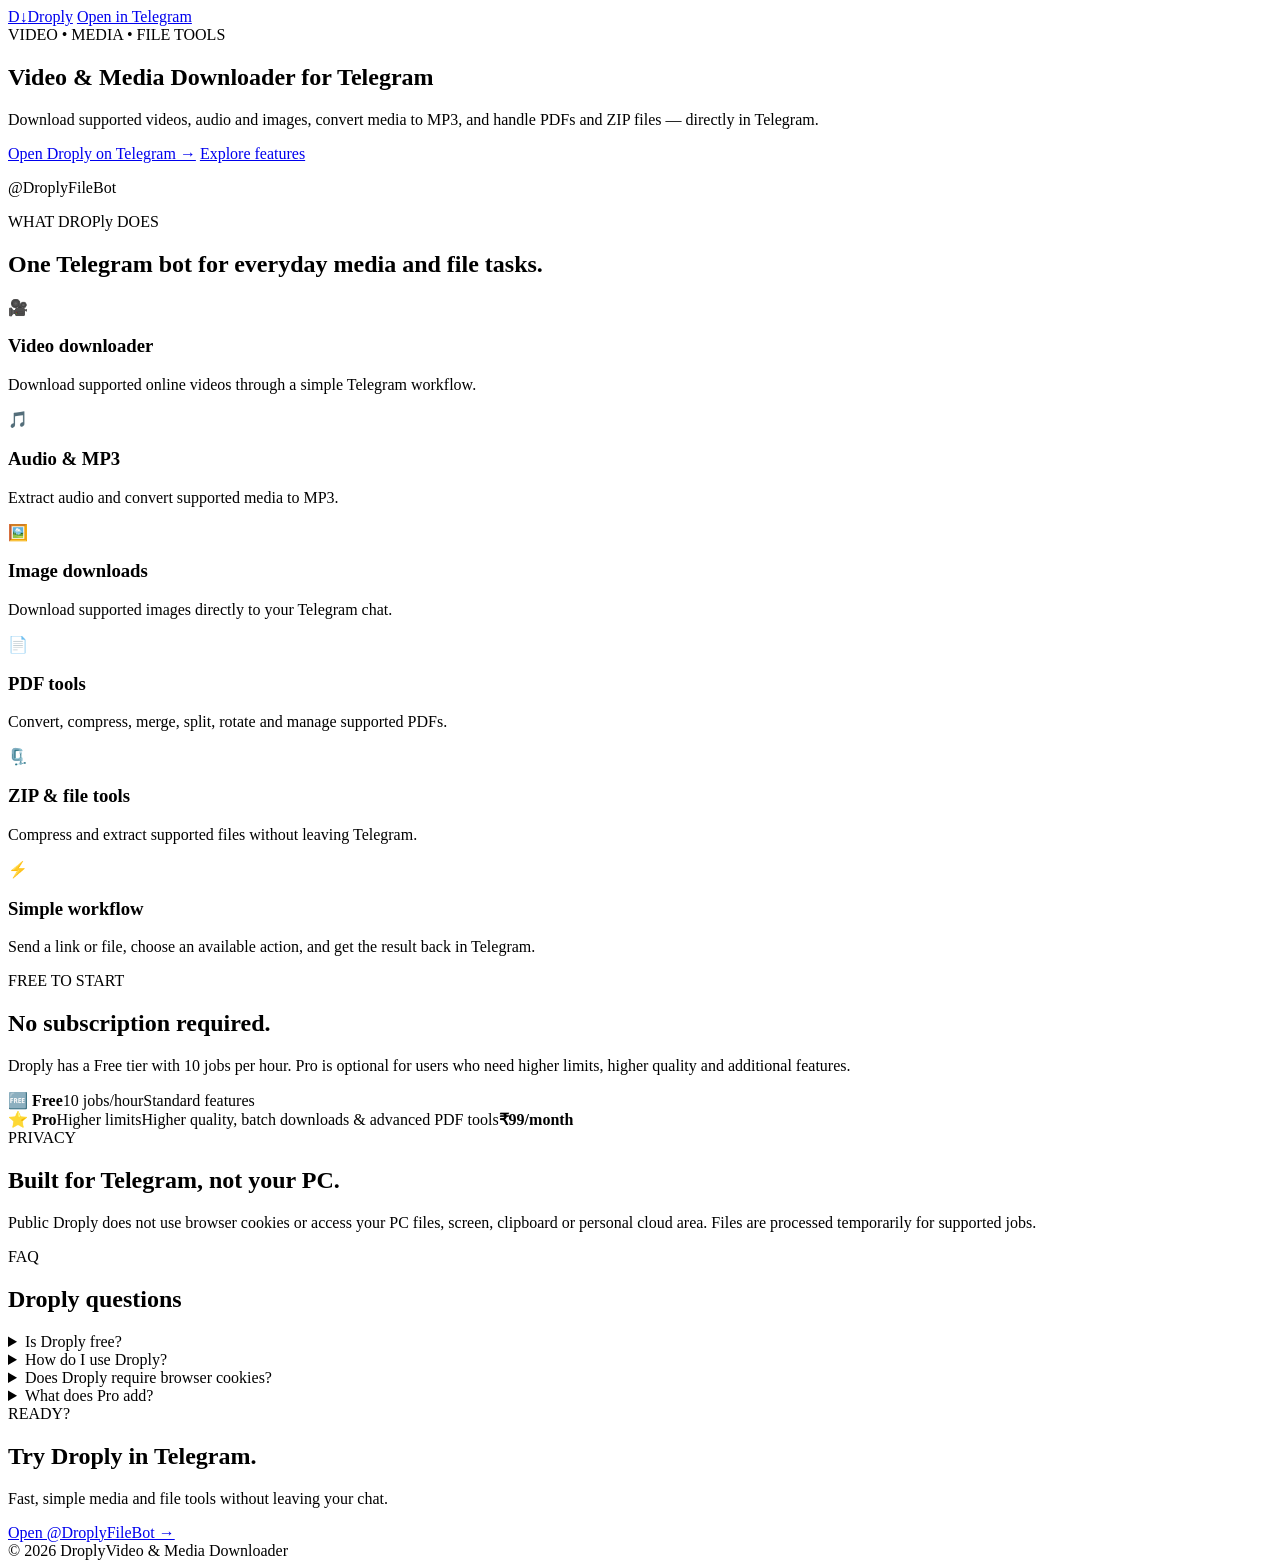
==== index.html @ 0aeaef08 "Create Droply SEO site: index.html" ====
<!doctype html>
<html lang="en">
<head>
  <meta charset="utf-8">
  <meta name="viewport" content="width=device-width, initial-scale=1">
  <title>Droply — Video & Media Downloader for Telegram</title>
  <meta name="description" content="Droply is a fast Telegram video and media downloader. Download supported videos, audio and images, convert media to MP3, and use PDF and ZIP tools directly in Telegram.">
  <meta name="robots" content="index, follow">
  <link rel="canonical" href="https://almondthrone.github.io/droply/">
  <meta property="og:type" content="website">
  <meta property="og:title" content="Droply — Video & Media Downloader">
  <meta property="og:description" content="Download videos, audio and images and use file tools directly through Telegram.">
  <meta property="og:url" content="https://almondthrone.github.io/droply/">
  <meta name="twitter:card" content="summary">
  <link rel="stylesheet" href="styles.css">
</head>
<body>
<header class="nav">
  <a class="brand" href="./"><span class="logo">D↓</span><span>Droply</span></a>
  <a class="nav-link" href="https://t.me/DroplyFileBot">Open in Telegram</a>
</header>

<main>
<section class="hero">
  <div class="eyebrow">VIDEO • MEDIA • FILE TOOLS</div>
  <h1>Video & Media Downloader for Telegram</h1>
  <p class="hero-copy">Download supported videos, audio and images, convert media to MP3, and handle PDFs and ZIP files — directly in Telegram.</p>
  <div class="actions">
    <a class="button primary" href="https://t.me/DroplyFileBot">Open Droply on Telegram →</a>
    <a class="button secondary" href="#features">Explore features</a>
  </div>
  <p class="handle">@DroplyFileBot</p>
</section>

<section id="features" class="section">
  <div class="section-head"><span>WHAT DROPly DOES</span><h2>One Telegram bot for everyday media and file tasks.</h2></div>
  <div class="grid">
    <article><span class="icon">🎥</span><h3>Video downloader</h3><p>Download supported online videos through a simple Telegram workflow.</p></article>
    <article><span class="icon">🎵</span><h3>Audio & MP3</h3><p>Extract audio and convert supported media to MP3.</p></article>
    <article><span class="icon">🖼️</span><h3>Image downloads</h3><p>Download supported images directly to your Telegram chat.</p></article>
    <article><span class="icon">📄</span><h3>PDF tools</h3><p>Convert, compress, merge, split, rotate and manage supported PDFs.</p></article>
    <article><span class="icon">🗜️</span><h3>ZIP & file tools</h3><p>Compress and extract supported files without leaving Telegram.</p></article>
    <article><span class="icon">⚡</span><h3>Simple workflow</h3><p>Send a link or file, choose an available action, and get the result back in Telegram.</p></article>
  </div>
</section>

<section class="split">
  <div><div class="eyebrow">FREE TO START</div><h2>No subscription required.</h2><p>Droply has a Free tier with 10 jobs per hour. Pro is optional for users who need higher limits, higher quality and additional features.</p></div>
  <div class="plans">
    <div class="plan"><strong>🆓 Free</strong><span>10 jobs/hour</span><span>Standard features</span></div>
    <div class="plan pro"><strong>⭐ Pro</strong><span>Higher limits</span><span>Higher quality, batch downloads & advanced PDF tools</span><b>₹99/month</b></div>
  </div>
</section>

<section class="privacy">
  <div class="eyebrow">PRIVACY</div>
  <h2>Built for Telegram, not your PC.</h2>
  <p>Public Droply does not use browser cookies or access your PC files, screen, clipboard or personal cloud area. Files are processed temporarily for supported jobs.</p>
</section>

<section class="faq">
  <div class="section-head"><span>FAQ</span><h2>Droply questions</h2></div>
  <details><summary>Is Droply free?</summary><p>Yes. Droply has a Free tier with 10 jobs per hour. Pro is optional.</p></details>
  <details><summary>How do I use Droply?</summary><p>Open the bot in Telegram, send a supported media URL or upload a supported file, then choose an available action.</p></details>
  <details><summary>Does Droply require browser cookies?</summary><p>No. Public Droply does not use browser cookies.</p></details>
  <details><summary>What does Pro add?</summary><p>Pro provides higher usage limits, higher quality, batch downloads and additional advanced PDF features.</p></details>
</section>

<section class="cta">
  <div><div class="eyebrow">READY?</div><h2>Try Droply in Telegram.</h2><p>Fast, simple media and file tools without leaving your chat.</p></div>
  <a class="button primary" href="https://t.me/DroplyFileBot">Open @DroplyFileBot →</a>
</section>
</main>

<footer><span>© 2026 Droply</span><span>Video & Media Downloader</span></footer>
</body>
</html>
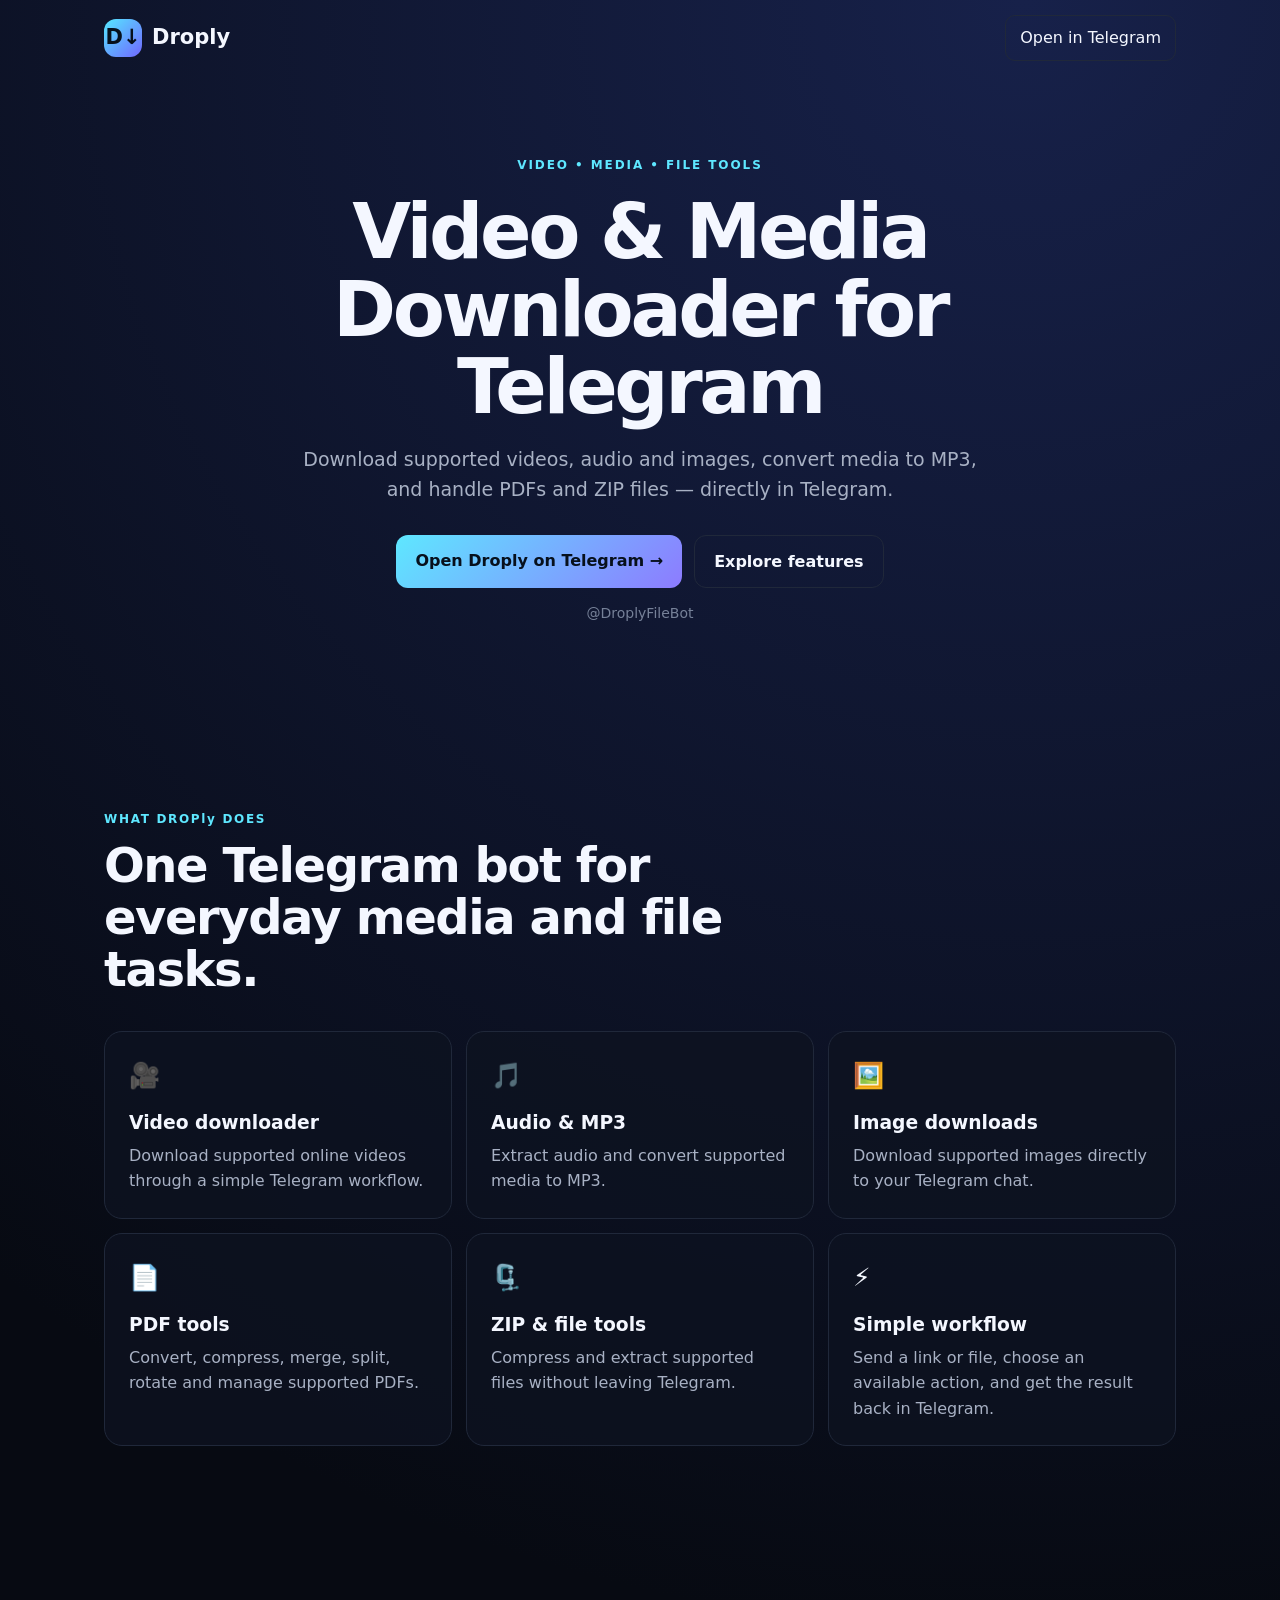
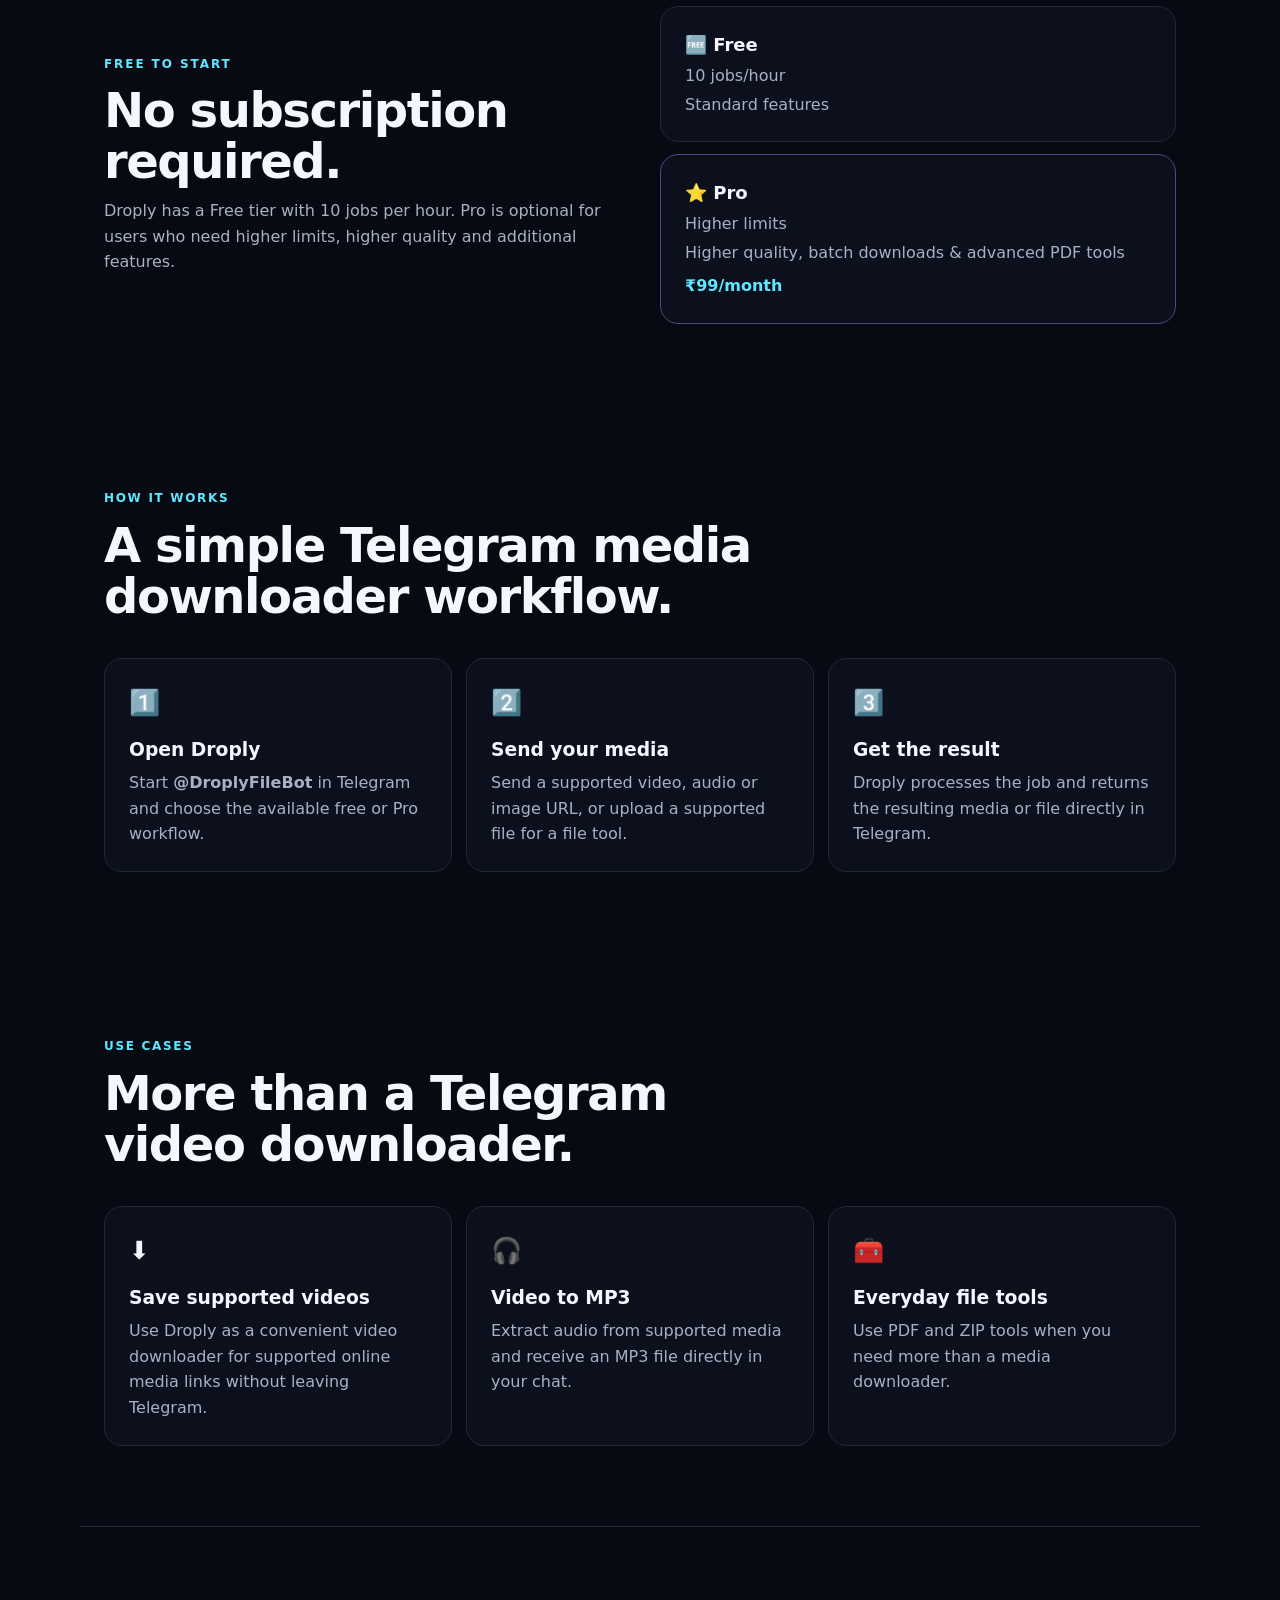
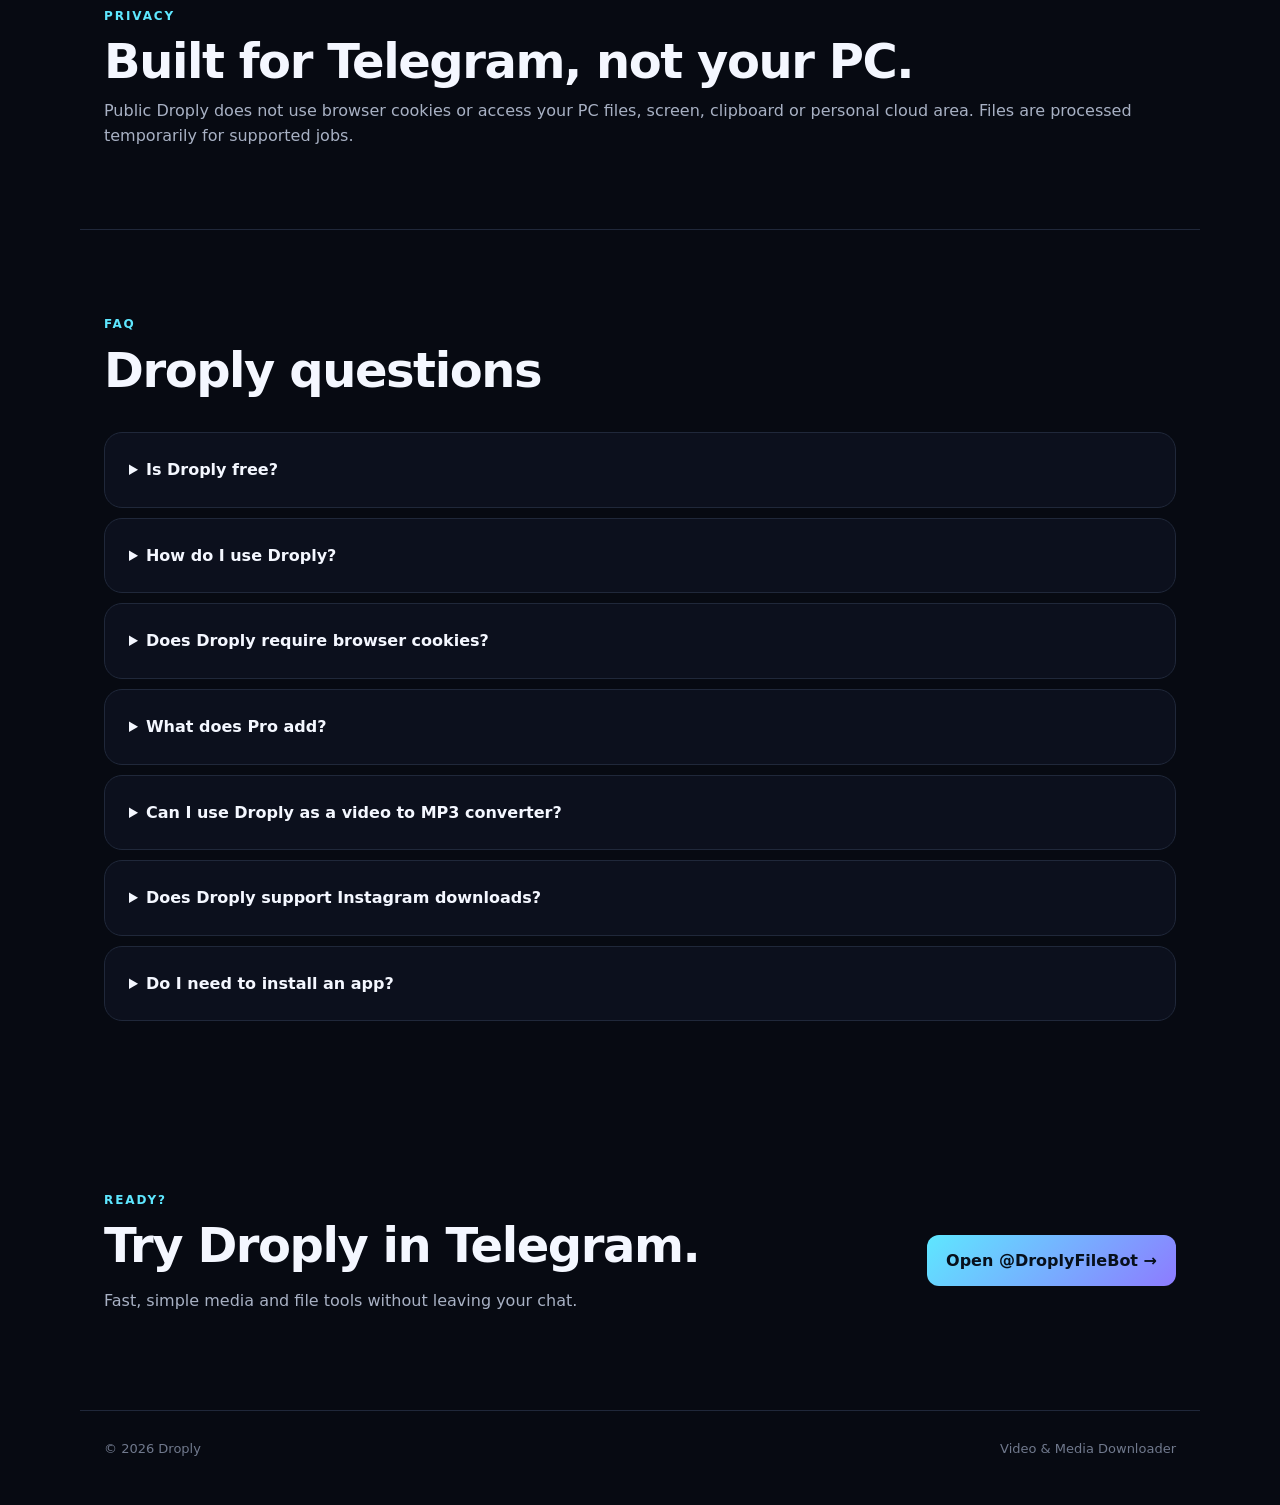
==== commit 86ec49b7: "Improve Droply SEO content and structured data" ====
--- a/index.html
+++ b/index.html
@@ -13,6 +13,38 @@
   <meta property="og:url" content="https://almondthrone.github.io/droply/">
   <meta name="twitter:card" content="summary">
   <link rel="stylesheet" href="styles.css">
+
+  <script type="application/ld+json">
+  {
+    "@context": "https://schema.org",
+    "@type": "SoftwareApplication",
+    "name": "Droply",
+    "applicationCategory": "MultimediaApplication",
+    "operatingSystem": "Telegram",
+    "url": "https://almondthrone.github.io/droply/",
+    "description": "Droply is a Telegram video and media downloader with audio, image, PDF and ZIP tools.",
+    "offers": [
+      {
+        "@type": "Offer",
+        "name": "Free",
+        "price": "0",
+        "priceCurrency": "INR"
+      },
+      {
+        "@type": "Offer",
+        "name": "Droply Pro",
+        "price": "99",
+        "priceCurrency": "INR",
+        "priceSpecification": {
+          "@type": "UnitPriceSpecification",
+          "price": "99",
+          "priceCurrency": "INR",
+          "unitText": "MONTH"
+        }
+      }
+    ]
+  }
+  </script>
 </head>
 <body>
 <header class="nav">
@@ -52,6 +84,30 @@
   </div>
 </section>
 
+<section class="section">
+  <div class="section-head">
+    <span>HOW IT WORKS</span>
+    <h2>A simple Telegram media downloader workflow.</h2>
+  </div>
+  <div class="grid">
+    <article><span class="icon">1️⃣</span><h3>Open Droply</h3><p>Start <strong>@DroplyFileBot</strong> in Telegram and choose the available free or Pro workflow.</p></article>
+    <article><span class="icon">2️⃣</span><h3>Send your media</h3><p>Send a supported video, audio or image URL, or upload a supported file for a file tool.</p></article>
+    <article><span class="icon">3️⃣</span><h3>Get the result</h3><p>Droply processes the job and returns the resulting media or file directly in Telegram.</p></article>
+  </div>
+</section>
+
+<section class="section">
+  <div class="section-head">
+    <span>USE CASES</span>
+    <h2>More than a Telegram video downloader.</h2>
+  </div>
+  <div class="grid">
+    <article><span class="icon">⬇️</span><h3>Save supported videos</h3><p>Use Droply as a convenient video downloader for supported online media links without leaving Telegram.</p></article>
+    <article><span class="icon">🎧</span><h3>Video to MP3</h3><p>Extract audio from supported media and receive an MP3 file directly in your chat.</p></article>
+    <article><span class="icon">🧰</span><h3>Everyday file tools</h3><p>Use PDF and ZIP tools when you need more than a media downloader.</p></article>
+  </div>
+</section>
+
 <section class="privacy">
   <div class="eyebrow">PRIVACY</div>
   <h2>Built for Telegram, not your PC.</h2>
@@ -64,7 +120,75 @@
   <details><summary>How do I use Droply?</summary><p>Open the bot in Telegram, send a supported media URL or upload a supported file, then choose an available action.</p></details>
   <details><summary>Does Droply require browser cookies?</summary><p>No. Public Droply does not use browser cookies.</p></details>
   <details><summary>What does Pro add?</summary><p>Pro provides higher usage limits, higher quality, batch downloads and additional advanced PDF features.</p></details>
-</section>
+  <details><summary>Can I use Droply as a video to MP3 converter?</summary><p>Yes. Supported media can be converted to MP3 directly through Telegram.</p></details>
+  <details><summary>Does Droply support Instagram downloads?</summary><p>Droply supports supported Instagram video and audio downloads, while Instagram image downloads are currently a Pro feature.</p></details>
+  <details><summary>Do I need to install an app?</summary><p>No. Droply is used through Telegram, so there is no separate downloader application to install.</p></details>
+</section>
+
+<script type="application/ld+json">
+{
+  "@context": "https://schema.org",
+  "@type": "FAQPage",
+  "mainEntity": [
+    {
+      "@type": "Question",
+      "name": "Is Droply free?",
+      "acceptedAnswer": {
+        "@type": "Answer",
+        "text": "Yes. Droply has a Free tier with 10 jobs per hour. Pro is optional."
+      }
+    },
+    {
+      "@type": "Question",
+      "name": "How do I use Droply?",
+      "acceptedAnswer": {
+        "@type": "Answer",
+        "text": "Open the bot in Telegram, send a supported media URL or upload a supported file, then choose an available action."
+      }
+    },
+    {
+      "@type": "Question",
+      "name": "Does Droply require browser cookies?",
+      "acceptedAnswer": {
+        "@type": "Answer",
+        "text": "No. Public Droply does not use browser cookies."
+      }
+    },
+    {
+      "@type": "Question",
+      "name": "What does Droply Pro add?",
+      "acceptedAnswer": {
+        "@type": "Answer",
+        "text": "Pro provides higher usage limits, higher quality, batch downloads and additional advanced PDF features."
+      }
+    },
+    {
+      "@type": "Question",
+      "name": "Can I use Droply as a video to MP3 converter?",
+      "acceptedAnswer": {
+        "@type": "Answer",
+        "text": "Yes. Supported media can be converted to MP3 directly through Telegram."
+      }
+    },
+    {
+      "@type": "Question",
+      "name": "Does Droply support Instagram downloads?",
+      "acceptedAnswer": {
+        "@type": "Answer",
+        "text": "Droply supports supported Instagram video and audio downloads, while Instagram image downloads are currently a Pro feature."
+      }
+    },
+    {
+      "@type": "Question",
+      "name": "Do I need to install an app?",
+      "acceptedAnswer": {
+        "@type": "Answer",
+        "text": "No. Droply is used through Telegram, so there is no separate downloader application to install."
+      }
+    }
+  ]
+}
+</script>
 
 <section class="cta">
   <div><div class="eyebrow">READY?</div><h2>Try Droply in Telegram.</h2><p>Fast, simple media and file tools without leaving your chat.</p></div>
--- a/styles.css
+++ b/styles.css
@@ -0,0 +1 @@
+:root{--bg:#070a12;--panel:#0d1220;--line:#20283a;--text:#f4f7ff;--muted:#a8b1c4;--accent:#5ee7ff;--accent2:#7c6cff}*{box-sizing:border-box}html{scroll-behavior:smooth}body{margin:0;background:radial-gradient(circle at 80% 0,#17214a 0,transparent 34%),var(--bg);color:var(--text);font-family:Inter,ui-sans-serif,system-ui,-apple-system,Segoe UI,sans-serif;line-height:1.6}.nav{height:76px;max-width:1120px;margin:auto;padding:0 24px;display:flex;align-items:center;justify-content:space-between}.brand{display:flex;align-items:center;gap:10px;color:var(--text);font-weight:800;font-size:21px;text-decoration:none}.logo{display:grid;place-items:center;width:38px;height:38px;border-radius:12px;background:linear-gradient(135deg,#55e8ff,#7067ff);color:#07101c;font-weight:900}.nav-link{color:var(--text);text-decoration:none;border:1px solid var(--line);padding:9px 14px;border-radius:10px}.hero{max-width:900px;margin:80px auto 100px;padding:0 24px;text-align:center}.eyebrow{font-size:12px;letter-spacing:.16em;color:var(--accent);font-weight:800}.hero h1{font-size:clamp(42px,7vw,76px);line-height:1.02;letter-spacing:-.045em;margin:18px 0}.hero-copy{max-width:700px;margin:0 auto;color:var(--muted);font-size:19px}.actions{display:flex;gap:12px;justify-content:center;flex-wrap:wrap;margin:30px 0 12px}.button{display:inline-block;padding:13px 19px;border-radius:12px;text-decoration:none;font-weight:800}.primary{background:linear-gradient(135deg,var(--accent),#8d7bff);color:#07101c}.secondary{border:1px solid var(--line);color:var(--text)}.handle{color:#768198;font-size:14px}.section,.split,.privacy,.faq,.cta{max-width:1120px;margin:0 auto;padding:80px 24px}.section-head{max-width:700px;margin-bottom:35px}.section-head span{font-size:12px;color:var(--accent);font-weight:800;letter-spacing:.14em}.section h2,.split h2,.privacy h2,.faq h2,.cta h2{font-size:clamp(30px,5vw,48px);line-height:1.08;letter-spacing:-.03em;margin:10px 0}.grid{display:grid;grid-template-columns:repeat(3,1fr);gap:14px}.grid article,.plan,details{background:rgba(13,18,32,.78);border:1px solid var(--line);border-radius:18px;padding:24px}.icon{font-size:25px}.grid h3{margin:12px 0 5px}.grid p,.split p,.privacy p,details p{color:var(--muted);margin:0}.split{display:grid;grid-template-columns:1fr 1fr;gap:40px;align-items:center}.plans{display:grid;gap:12px}.plan{display:flex;flex-direction:column;gap:3px;color:var(--muted)}.plan strong{color:var(--text);font-size:18px}.plan b{color:var(--accent);margin-top:5px}.pro{border-color:#4a4a83}.privacy{border-top:1px solid var(--line);border-bottom:1px solid var(--line)}.faq details{margin:10px 0}.faq summary{cursor:pointer;font-weight:800}.cta{display:flex;align-items:center;justify-content:space-between;gap:30px}.cta p{color:var(--muted)}footer{max-width:1120px;margin:auto;padding:28px 24px 45px;display:flex;justify-content:space-between;color:#70798d;font-size:13px;border-top:1px solid var(--line)}@media(max-width:760px){.grid,.split{grid-template-columns:1fr}.hero{margin-top:55px}.cta{display:block}.cta .button{margin-top:15px}.nav-link{font-size:13px}.section,.split,.privacy,.faq,.cta{padding-top:55px;padding-bottom:55px}}
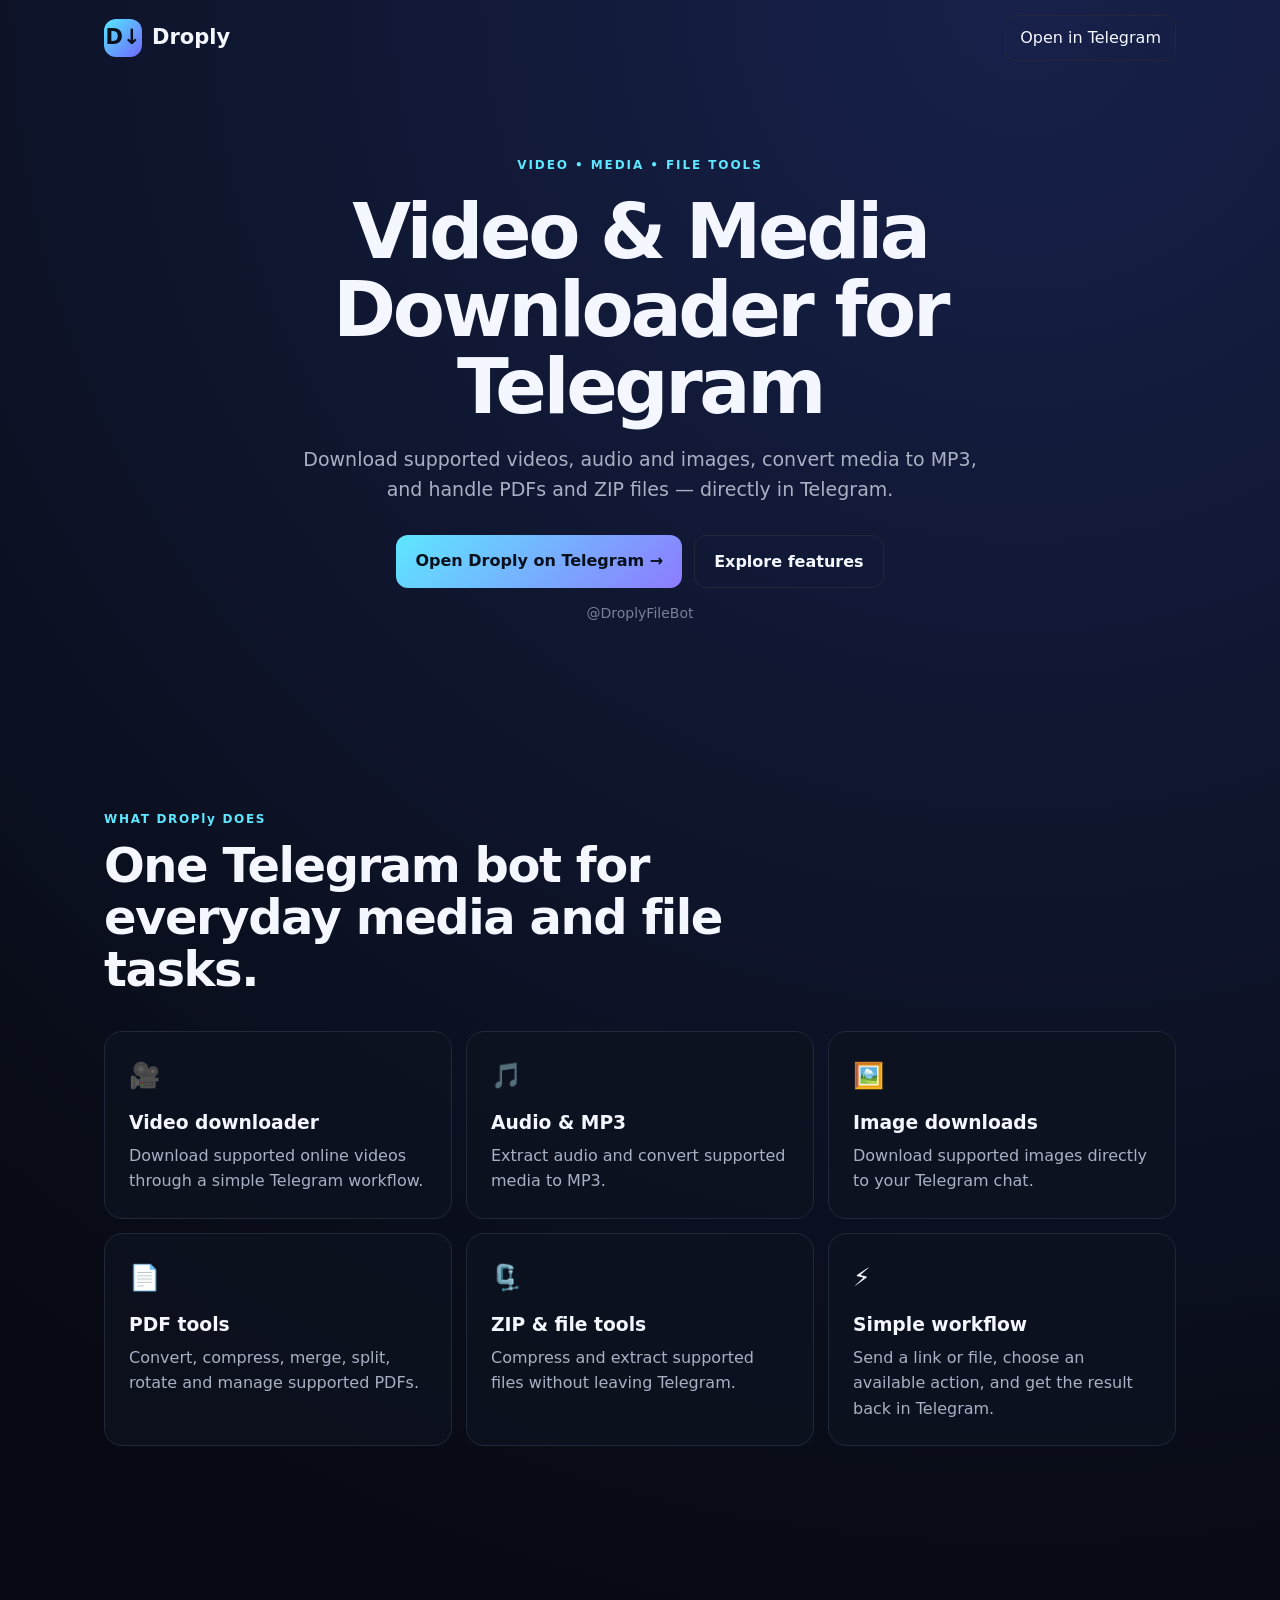
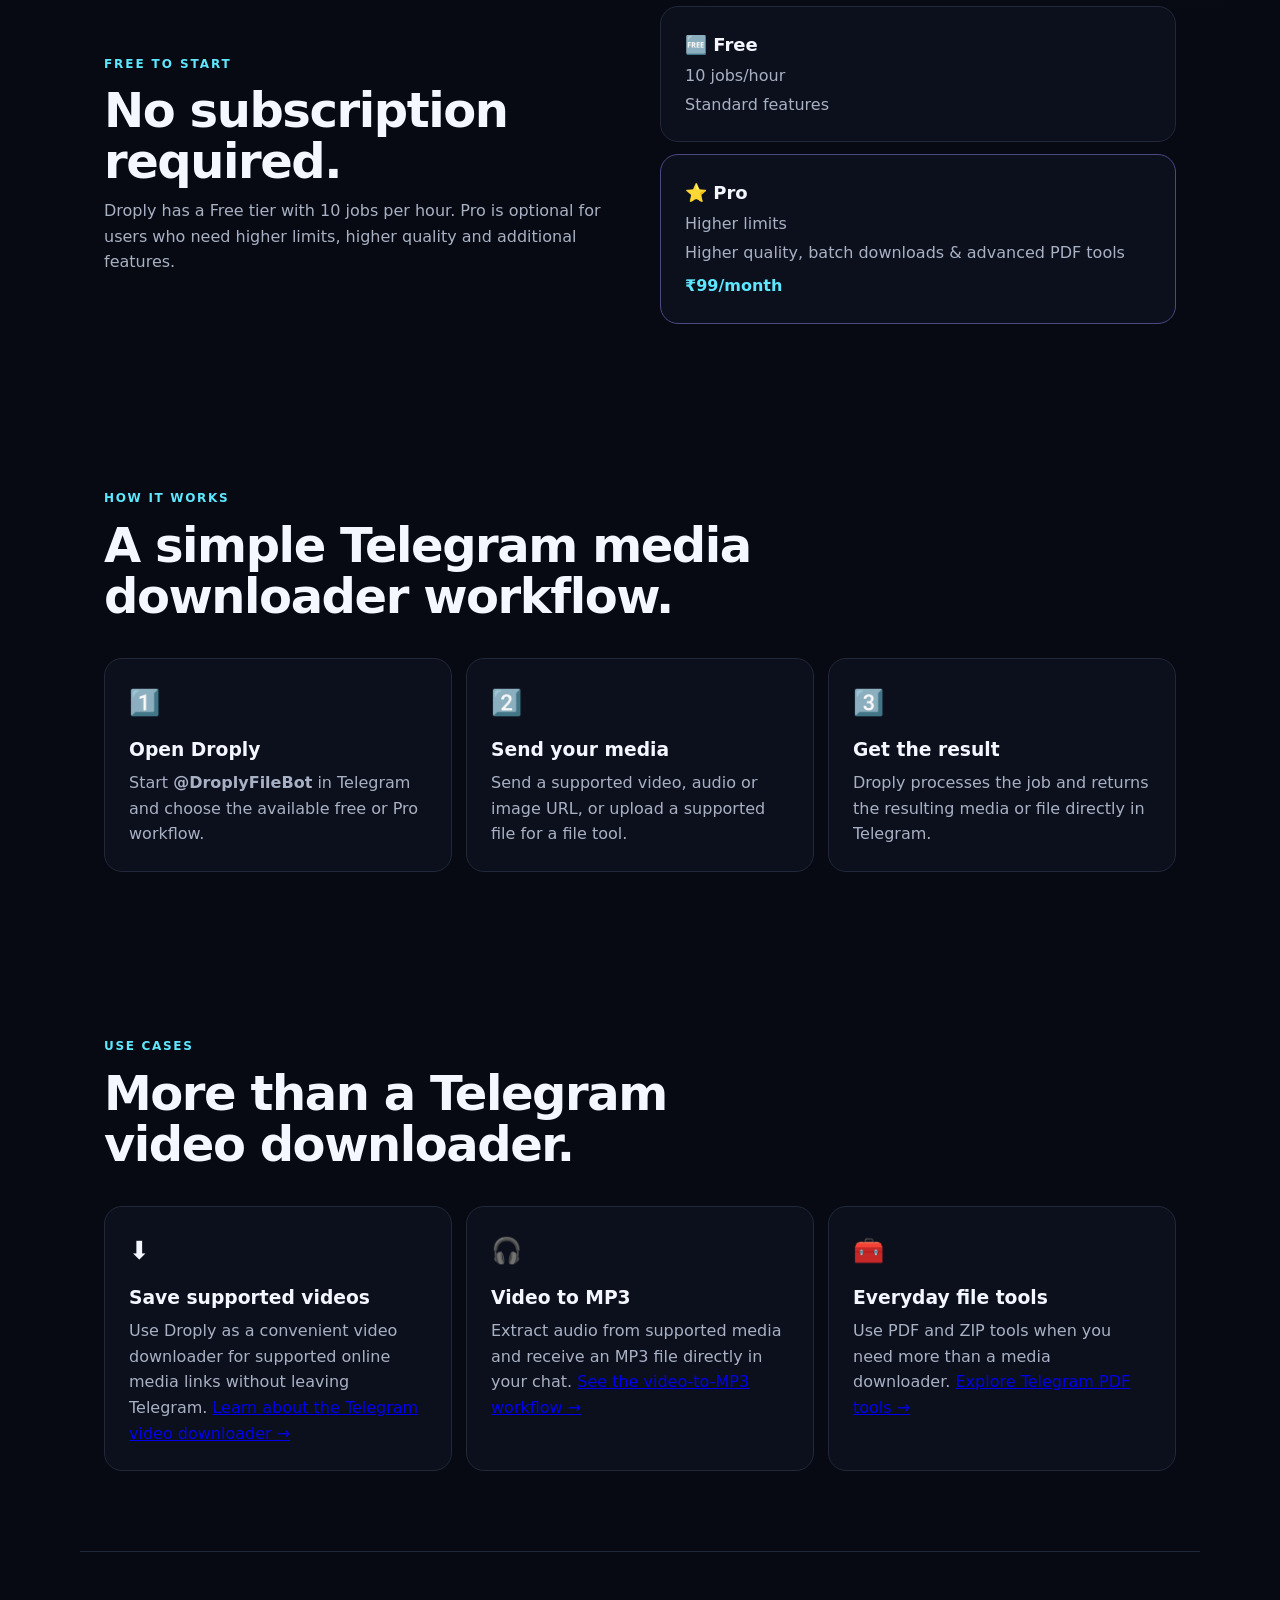
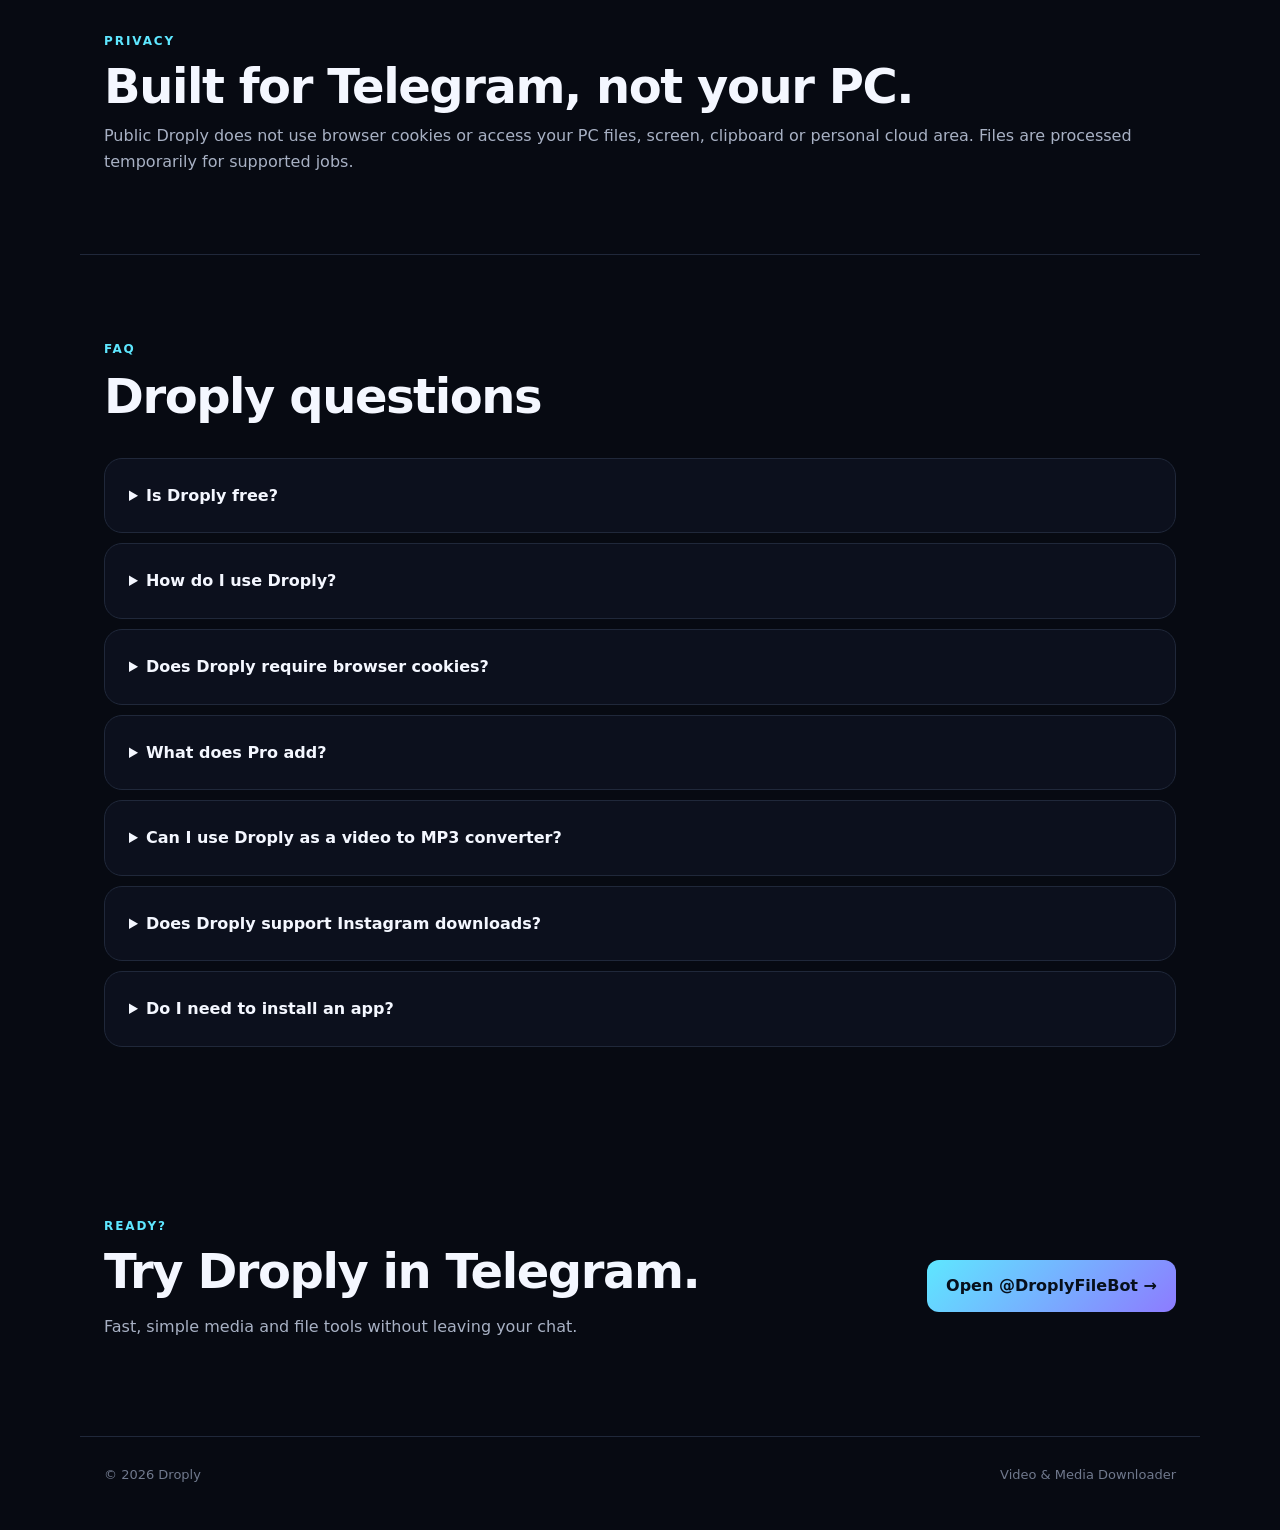
==== commit dc8d63e5: "Improve Droply SEO metadata and internal links" ====
--- a/index.html
+++ b/index.html
@@ -6,12 +6,18 @@
   <title>Droply — Video & Media Downloader for Telegram</title>
   <meta name="description" content="Droply is a fast Telegram video and media downloader. Download supported videos, audio and images, convert media to MP3, and use PDF and ZIP tools directly in Telegram.">
   <meta name="robots" content="index, follow">
+  <meta name="theme-color" content="#070a12">
+  <meta name="application-name" content="Droply">
   <link rel="canonical" href="https://almondthrone.github.io/droply/">
+  <link rel="icon" href="favicon.svg" type="image/svg+xml">
+  <link rel="manifest" href="site.webmanifest">
   <meta property="og:type" content="website">
   <meta property="og:title" content="Droply — Video & Media Downloader">
   <meta property="og:description" content="Download videos, audio and images and use file tools directly through Telegram.">
   <meta property="og:url" content="https://almondthrone.github.io/droply/">
   <meta name="twitter:card" content="summary">
+  <meta name="twitter:title" content="Droply — Video & Media Downloader">
+  <meta name="twitter:description" content="Download videos, audio and images and use PDF and ZIP tools directly through Telegram.">
   <link rel="stylesheet" href="styles.css">
 
   <script type="application/ld+json">
@@ -20,9 +26,13 @@
     "@type": "SoftwareApplication",
     "name": "Droply",
     "applicationCategory": "MultimediaApplication",
-    "operatingSystem": "Telegram",
+    "operatingSystem": "Any",
     "url": "https://almondthrone.github.io/droply/",
     "description": "Droply is a Telegram video and media downloader with audio, image, PDF and ZIP tools.",
+    "sameAs": [
+      "https://t.me/DroplyFileBot",
+      "https://github.com/AlmondThrone/droply"
+    ],
     "offers": [
       {
         "@type": "Offer",
@@ -45,6 +55,16 @@
     ]
   }
   </script>
+
+  <script type="application/ld+json">
+  {
+    "@context": "https://schema.org",
+    "@type": "WebSite",
+    "name": "Droply",
+    "url": "https://almondthrone.github.io/droply/",
+    "description": "Droply is a video and media downloader for Telegram with audio, image, PDF and ZIP tools."
+  }
+  </script>
 </head>
 <body>
 <header class="nav">
@@ -102,9 +122,9 @@
     <h2>More than a Telegram video downloader.</h2>
   </div>
   <div class="grid">
-    <article><span class="icon">⬇️</span><h3>Save supported videos</h3><p>Use Droply as a convenient video downloader for supported online media links without leaving Telegram.</p></article>
-    <article><span class="icon">🎧</span><h3>Video to MP3</h3><p>Extract audio from supported media and receive an MP3 file directly in your chat.</p></article>
-    <article><span class="icon">🧰</span><h3>Everyday file tools</h3><p>Use PDF and ZIP tools when you need more than a media downloader.</p></article>
+    <article><span class="icon">⬇️</span><h3>Save supported videos</h3><p>Use Droply as a convenient video downloader for supported online media links without leaving Telegram. <a href="telegram-video-downloader.html">Learn about the Telegram video downloader →</a></p></article>
+    <article><span class="icon">🎧</span><h3>Video to MP3</h3><p>Extract audio from supported media and receive an MP3 file directly in your chat. <a href="video-to-mp3.html">See the video-to-MP3 workflow →</a></p></article>
+    <article><span class="icon">🧰</span><h3>Everyday file tools</h3><p>Use PDF and ZIP tools when you need more than a media downloader. <a href="telegram-pdf-tools.html">Explore Telegram PDF tools →</a></p></article>
   </div>
 </section>
 
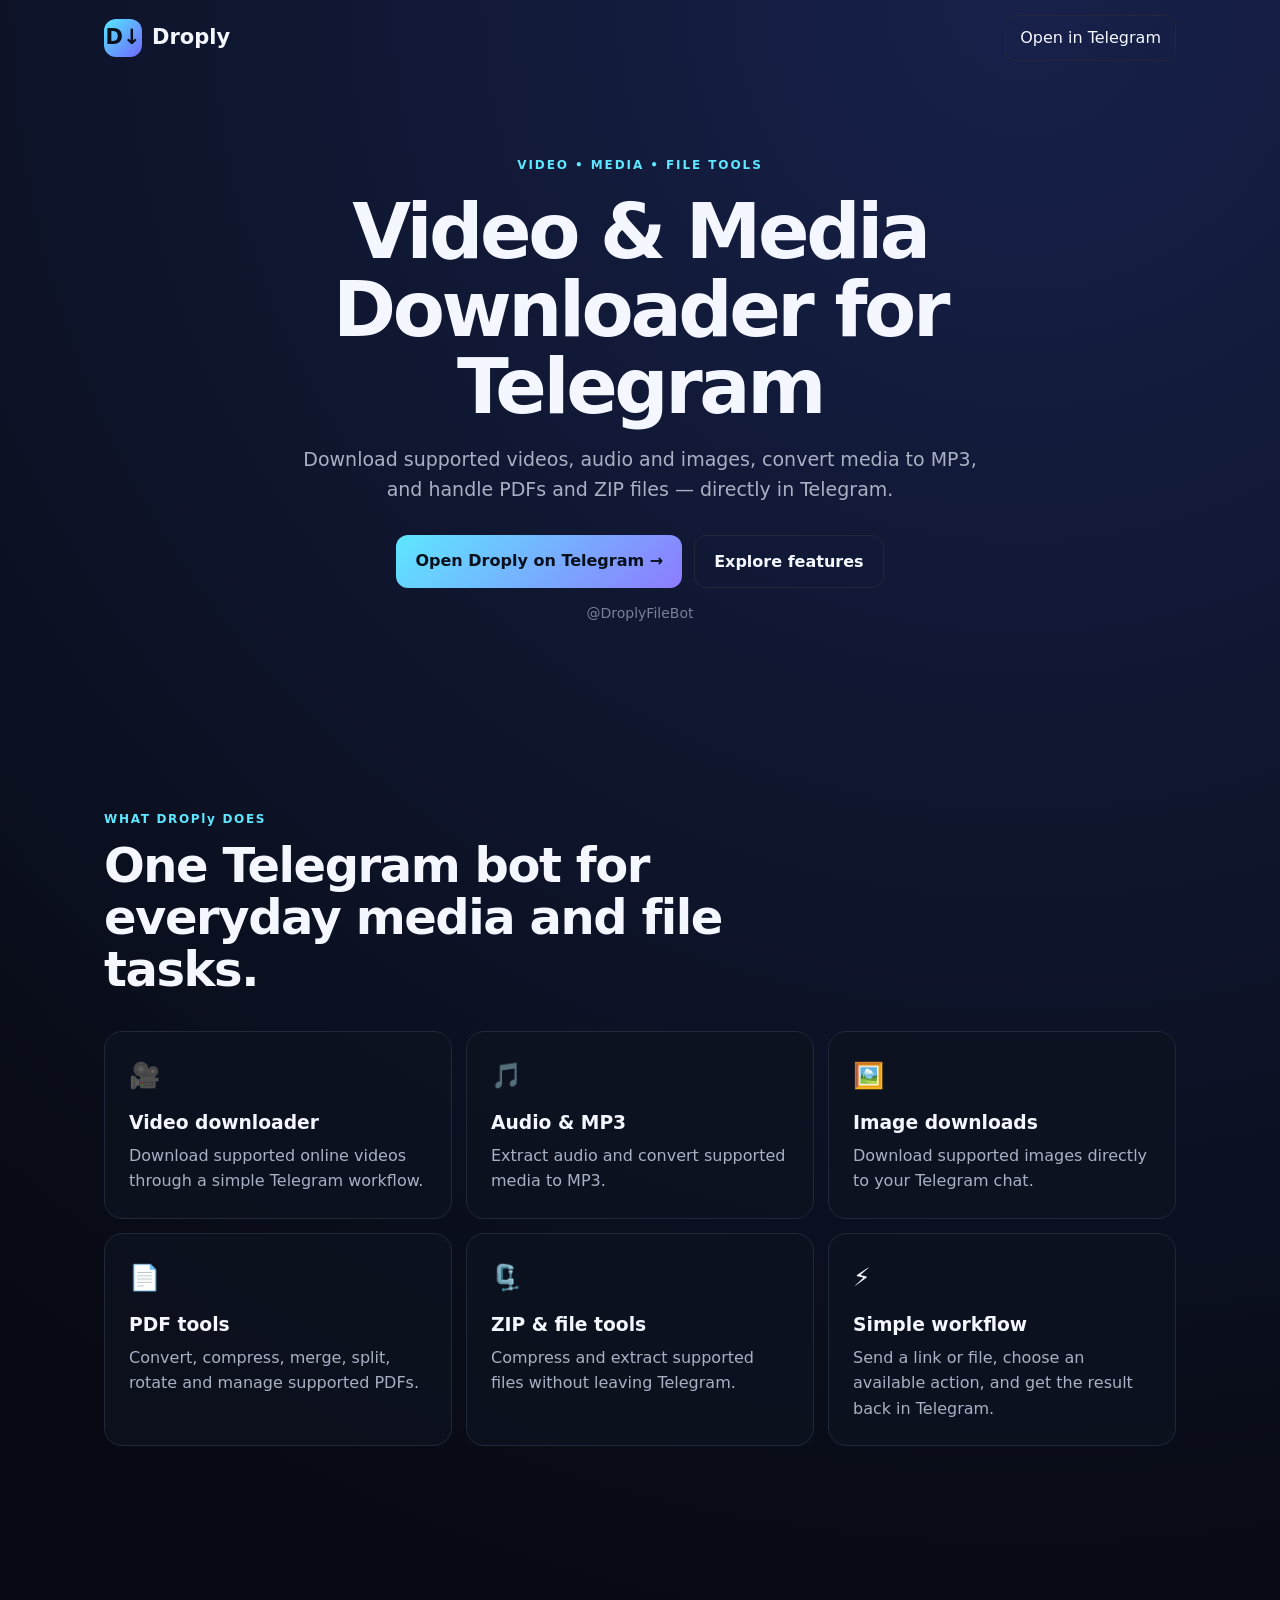
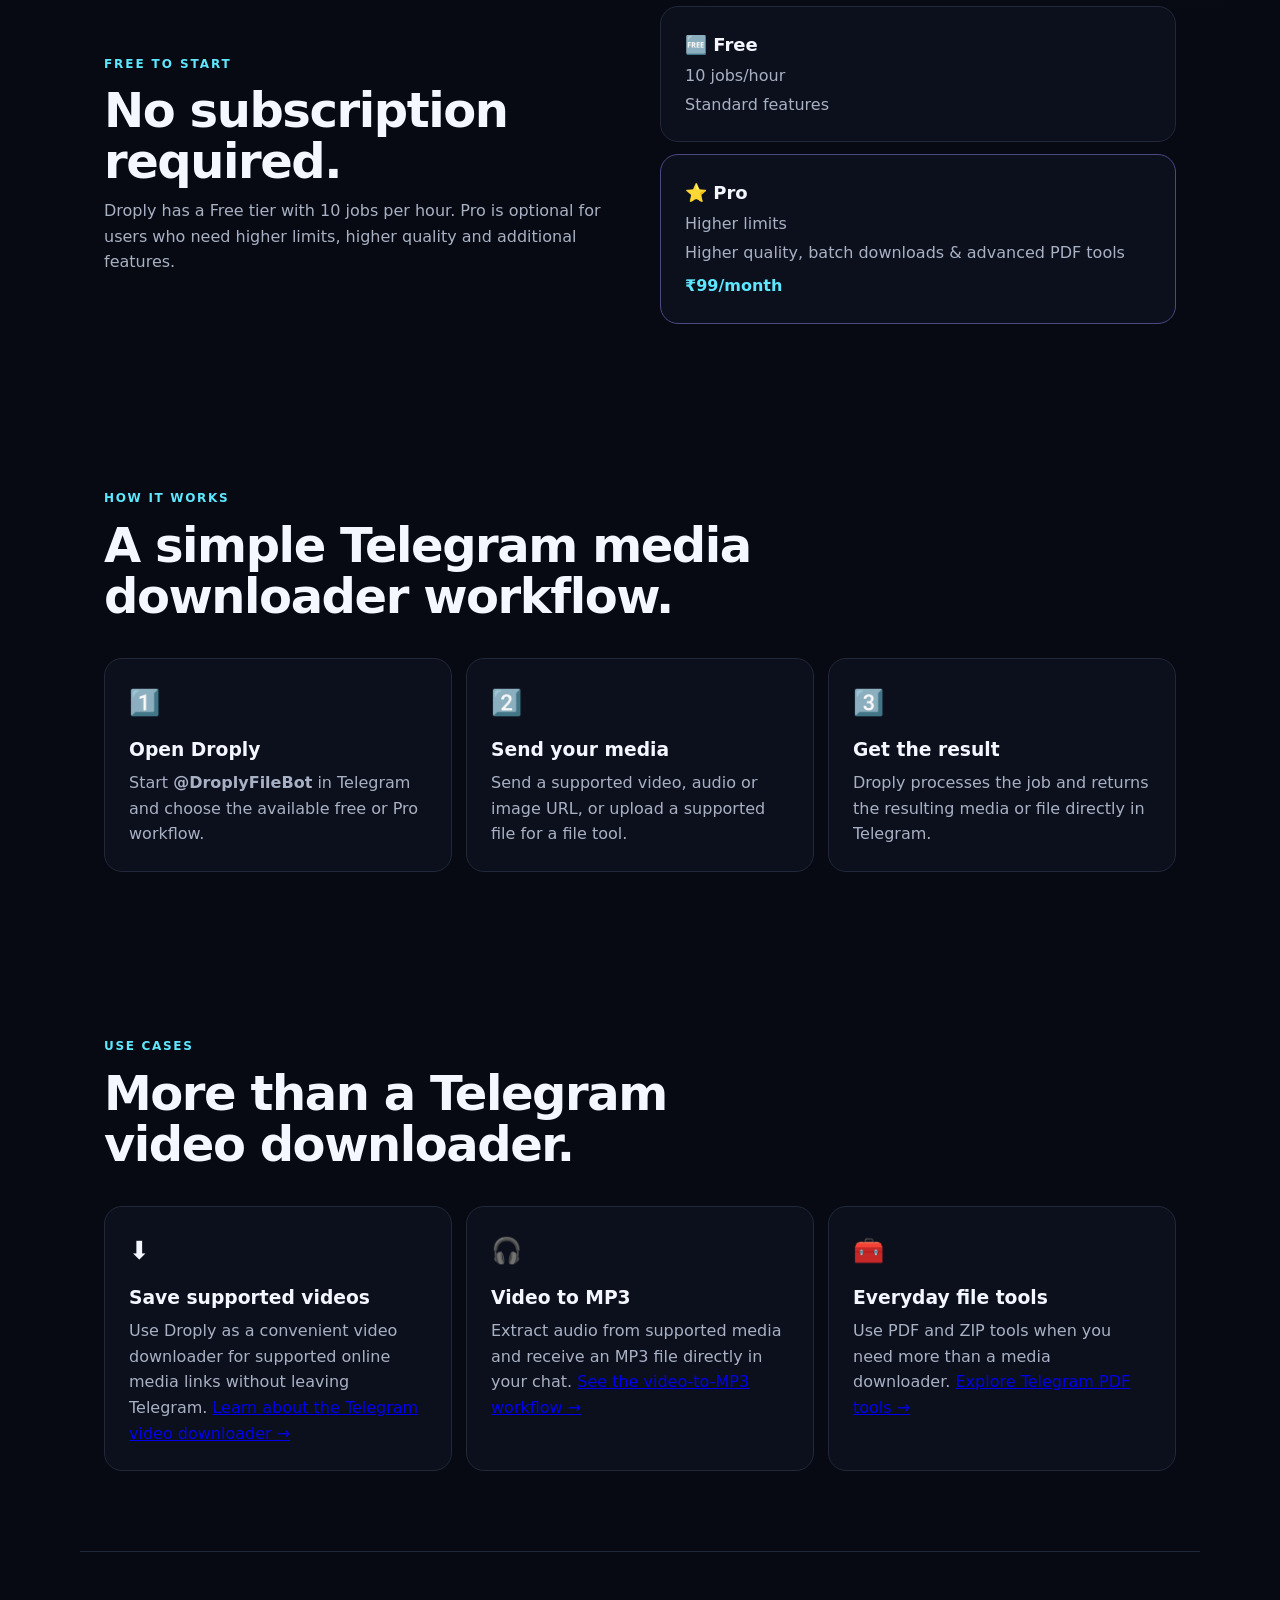
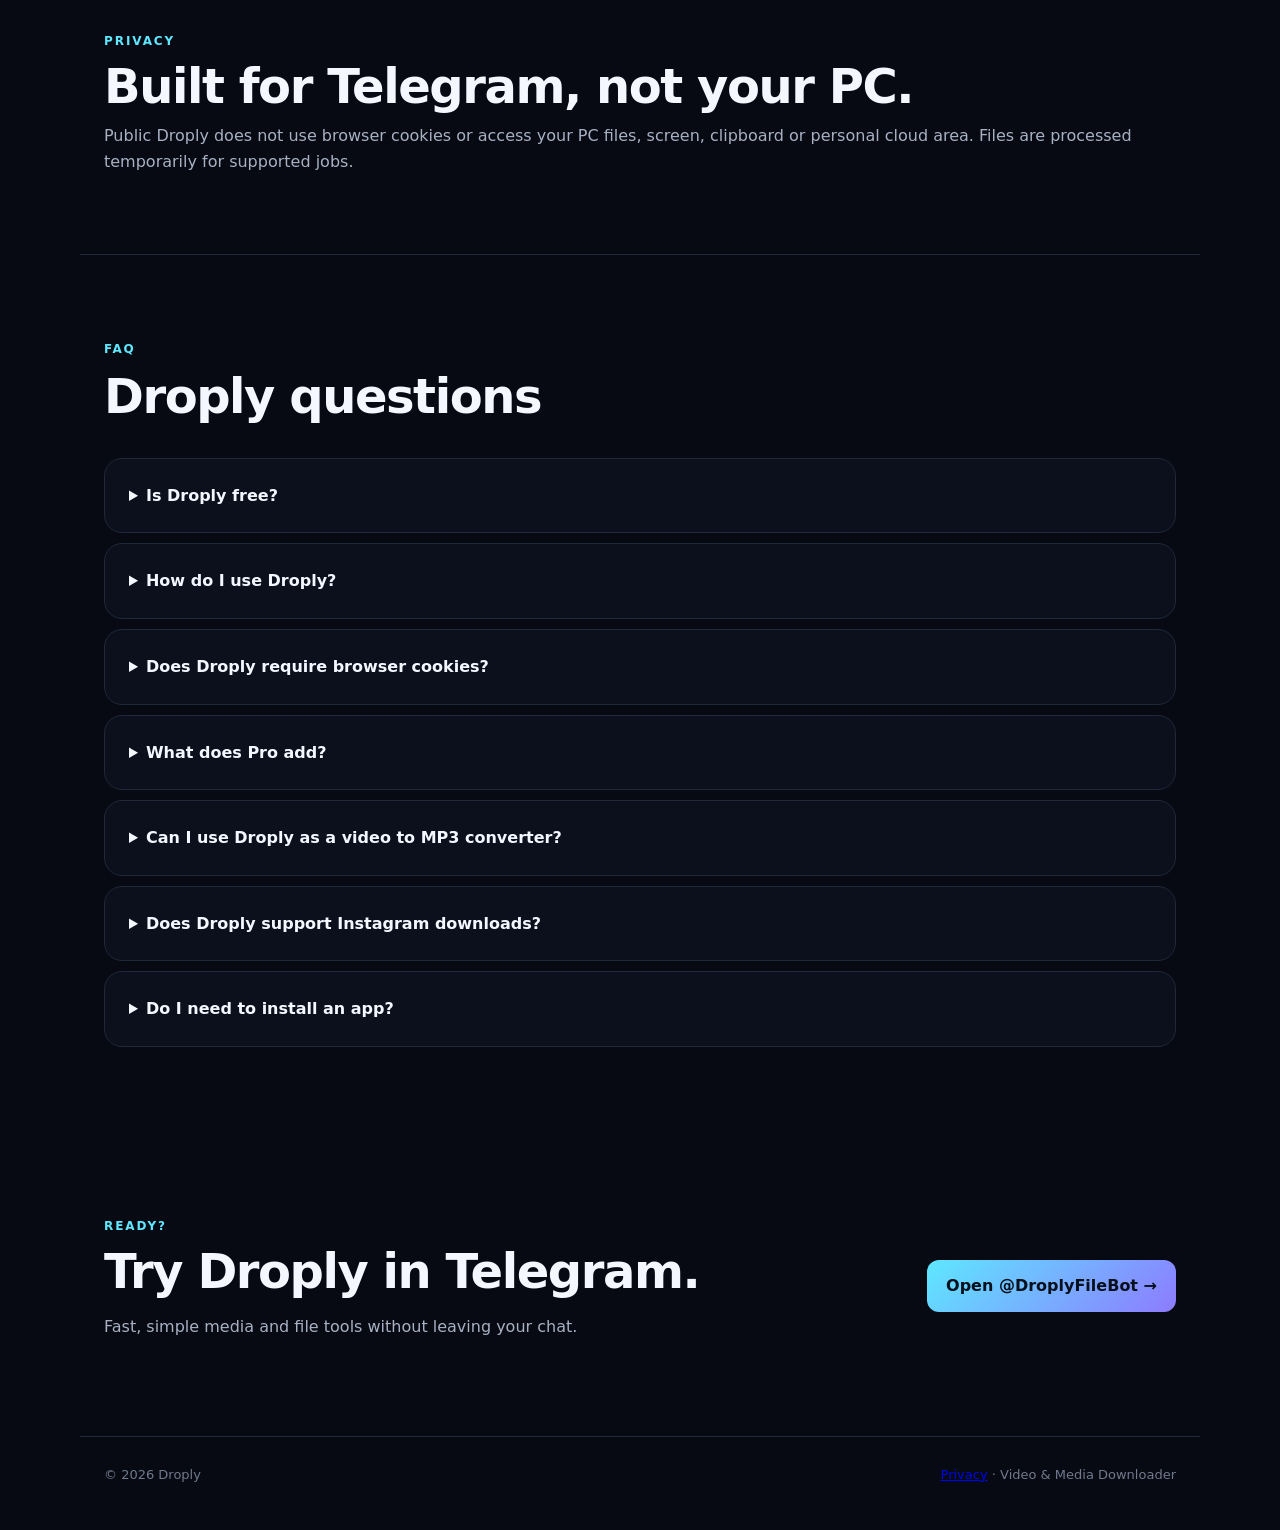
==== commit b8b9b8fb: "Add Droply privacy link" ====
--- a/index.html
+++ b/index.html
@@ -216,6 +216,6 @@
 </section>
 </main>
 
-<footer><span>© 2026 Droply</span><span>Video & Media Downloader</span></footer>
+<footer><span>© 2026 Droply</span><span><a href="./privacy.html">Privacy</a> · Video & Media Downloader</span></footer>
 </body>
 </html>
